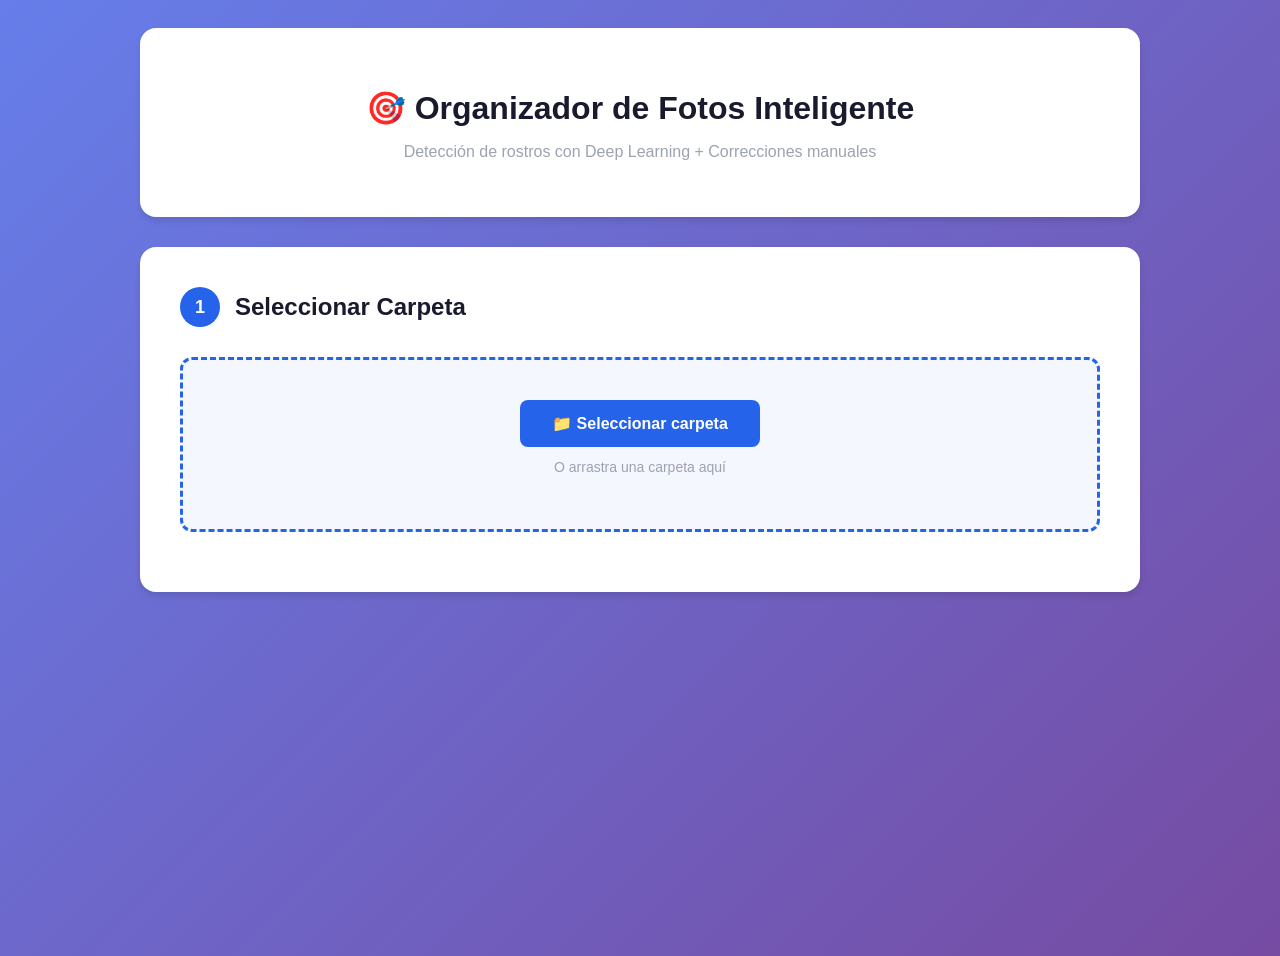
==== web/index_improved.html @ aa986f77 "Agregar interfaz mejorada con gestión de agrupamientos" ====
<!DOCTYPE html>
<html lang="es">
<head>
    <meta charset="UTF-8">
    <meta name="viewport" content="width=device-width, initial-scale=1.0">
    <title>Organizador de Fotos - Mejorado</title>
    <link rel="stylesheet" href="css/style_improved.css">
</head>
<body>

    <div class="container">
        <header>
            <h1>🎯 Organizador de Fotos Inteligente</h1>
            <p class="subtitle">Detección de rostros con Deep Learning + Correcciones manuales</p>
        </header>

        <!-- PASO 1: SELECCIONAR CARPETA -->
        <section id="step1" class="step active">
            <div class="step-header">
                <span class="step-number">1</span>
                <h2>Seleccionar Carpeta</h2>
            </div>

            <div class="upload-area">
                <label for="folderInput" class="btn-primary">📁 Seleccionar carpeta</label>
                <input type="file" id="folderInput" webkitdirectory multiple hidden>
                <p class="hint">O arrastra una carpeta aquí</p>
            </div>

            <div id="folderPath" class="info-box hidden">
                <strong>📂 Carpeta seleccionada:</strong>
                <p id="folderPathText"></p>
            </div>

            <div id="error1" class="error hidden"></div>
        </section>

        <!-- PASO 2: PROCESAMIENTO -->
        <section id="step2" class="step">
            <div class="step-header">
                <span class="step-number">2</span>
                <h2>Procesamiento</h2>
            </div>

            <div class="controls">
                <label>Calidad mínima de rostro:</label>
                <input type="range" id="qualitySlider" min="0.1" max="0.9" step="0.1" value="0.3">
                <span id="qualityValue">0.3</span>
            </div>

            <button id="processBtn" class="btn-primary" disabled>🚀 Procesar Fotos</button>

            <div id="progress" class="progress hidden">
                <div class="progress-bar">
                    <div id="progressFill" class="progress-fill"></div>
                </div>
                <p id="progressText">Detectando rostros...</p>
            </div>

            <div id="error2" class="error hidden"></div>
        </section>

        <!-- PASO 3: REVISIÓN Y CORRECCIONES -->
        <section id="step3" class="step">
            <div class="step-header">
                <span class="step-number">3</span>
                <h2>Revisión y Correcciones</h2>
            </div>

            <div id="resultsContainer" class="results-container hidden">
                <div class="stats-grid">
                    <div class="stat-card">
                        <div class="stat-value" id="totalPhotos">0</div>
                        <div class="stat-label">Fotos totales</div>
                    </div>
                    <div class="stat-card">
                        <div class="stat-value" id="totalPeople">0</div>
                        <div class="stat-label">Personas detectadas</div>
                    </div>
                    <div class="stat-card">
                        <div class="stat-value" id="withFace">0</div>
                        <div class="stat-label">Con rostro</div>
                    </div>
                    <div class="stat-card">
                        <div class="stat-value" id="noFace">0</div>
                        <div class="stat-label">Sin rostro</div>
                    </div>
                </div>

                <div class="persons-grid" id="personsGrid"></div>

                <div class="action-buttons">
                    <button id="finalizeBtn" class="btn-success">✅ Finalizar Organización</button>
                    <button id="startOverBtn" class="btn-secondary">🔄 Comenzar de nuevo</button>
                </div>
            </div>

            <div id="error3" class="error hidden"></div>
        </section>

        <!-- PASO 4: FINALIZADO -->
        <section id="step4" class="step">
            <div class="step-header">
                <span class="step-number">4</span>
                <h2>¡Listo!</h2>
            </div>

            <div id="successMessage" class="success-box hidden">
                <h3>✨ Fotos organizadas exitosamente</h3>
                <p>Las fotos han sido organizadas por persona en:</p>
                <p id="outputPath" class="highlight"></p>
                <button id="openFolderBtn" class="btn-primary">📂 Abrir carpeta</button>
            </div>
        </section>
    </div>

    <!-- MODAL: Detalles de Persona -->
    <div id="personModal" class="modal hidden">
        <div class="modal-content">
            <span class="modal-close">&times;</span>
            <h2 id="modalPersonName"></h2>
            <div id="modalPersonStats" class="modal-stats"></div>
            <div id="modalPersonImages" class="modal-images"></div>
            <div class="modal-actions">
                <button id="mergeSplitBtn" class="btn-secondary">✂️ Dividir o Fusionar</button>
                <button id="modalCloseBtn" class="btn-secondary">Cerrar</button>
            </div>
        </div>
    </div>

    <script src="js/main_improved.js"></script>
</body>
</html>
---- web/css/style_improved.css ----
"""
Estilos mejorados para la interfaz de organización.
"""

* {
    margin: 0;
    padding: 0;
    box-sizing: border-box;
}

:root {
    --primary: #2563eb;
    --primary-dark: #1d4ed8;
    --success: #10b981;
    --danger: #ef4444;
    --warning: #f59e0b;
    --gray-light: #f3f4f6;
    --gray: #9ca3af;
    --gray-dark: #4b5563;
    --text: #1a1a2e;
    --border: #e5e7eb;
}

body {
    font-family: -apple-system, BlinkMacSystemFont, 'Segoe UI', Roboto, sans-serif;
    background: linear-gradient(135deg, #667eea 0%, #764ba2 100%);
    min-height: 100vh;
    color: var(--text);
    padding: 20px;
}

.container {
    max-width: 1000px;
    margin: 0 auto;
}

header {
    background: white;
    border-radius: 16px;
    padding: 40px;
    margin-bottom: 30px;
    box-shadow: 0 4px 6px rgba(0, 0, 0, 0.1);
    text-align: center;
}

header h1 {
    font-size: 32px;
    margin-bottom: 8px;
}

header .subtitle {
    color: var(--gray);
    font-size: 16px;
}

.step {
    background: white;
    border-radius: 16px;
    padding: 40px;
    margin-bottom: 20px;
    box-shadow: 0 4px 6px rgba(0, 0, 0, 0.1);
    display: none;
}

.step.active {
    display: block;
}

.step-header {
    display: flex;
    align-items: center;
    margin-bottom: 30px;
}

.step-number {
    display: flex;
    align-items: center;
    justify-content: center;
    width: 40px;
    height: 40px;
    background: var(--primary);
    color: white;
    border-radius: 50%;
    font-weight: bold;
    font-size: 18px;
    margin-right: 15px;
}

.step-header h2 {
    font-size: 24px;
    margin: 0;
}

/* BOTONES */
.btn-primary,
.btn-secondary,
.btn-success {
    padding: 14px 32px;
    border: none;
    border-radius: 8px;
    font-size: 16px;
    font-weight: 600;
    cursor: pointer;
    transition: all 0.2s;
    display: inline-block;
}

.btn-primary {
    background: var(--primary);
    color: white;
}

.btn-primary:hover:not(:disabled) {
    background: var(--primary-dark);
    transform: translateY(-2px);
    box-shadow: 0 4px 12px rgba(37, 99, 235, 0.3);
}

.btn-primary:disabled {
    background: var(--gray);
    cursor: not-allowed;
    opacity: 0.5;
}

.btn-success {
    background: var(--success);
    color: white;
}

.btn-success:hover {
    background: #059669;
    transform: translateY(-2px);
}

.btn-secondary {
    background: var(--gray-light);
    color: var(--text);
    border: 1px solid var(--border);
}

.btn-secondary:hover {
    background: var(--border);
}

/* UPLOAD AREA */
.upload-area {
    text-align: center;
    padding: 40px;
    border: 3px dashed var(--primary);
    border-radius: 12px;
    background: rgba(37, 99, 235, 0.05);
    margin-bottom: 20px;
}

.upload-area .hint {
    color: var(--gray);
    font-size: 14px;
    margin-top: 12px;
}

/* INFO BOXES */
.info-box,
.success-box {
    background: rgba(16, 185, 129, 0.1);
    border-left: 4px solid var(--success);
    padding: 16px;
    border-radius: 8px;
    margin: 20px 0;
}

.info-box p,
.success-box p {
    margin: 8px 0;
}

.error {
    background: rgba(239, 68, 68, 0.1);
    border-left: 4px solid var(--danger);
    color: var(--danger);
    padding: 16px;
    border-radius: 8px;
    margin: 20px 0;
}

.error.hidden,
.info-box.hidden,
.success-box.hidden {
    display: none;
}

/* CONTROLES */
.controls {
    display: flex;
    align-items: center;
    gap: 16px;
    margin-bottom: 24px;
}

.controls label {
    font-weight: 600;
}

#qualitySlider {
    flex: 1;
    max-width: 300px;
}

#qualityValue {
    background: var(--gray-light);
    padding: 6px 12px;
    border-radius: 6px;
    font-weight: 600;
}

/* PROGRESS */
.progress {
    margin: 20px 0;
}

.progress-bar {
    width: 100%;
    height: 8px;
    background: var(--gray-light);
    border-radius: 4px;
    overflow: hidden;
}

.progress-fill {
    height: 100%;
    background: linear-gradient(90deg, var(--primary), var(--success));
    width: 0%;
    transition: width 0.3s;
}

.progress-text {
    margin-top: 12px;
    color: var(--gray);
    font-size: 14px;
}

/* ESTADÍSTICAS */
.stats-grid {
    display: grid;
    grid-template-columns: repeat(auto-fit, minmax(200px, 1fr));
    gap: 16px;
    margin-bottom: 32px;
}

.stat-card {
    background: linear-gradient(135deg, var(--primary), var(--primary-dark));
    color: white;
    padding: 24px;
    border-radius: 12px;
    text-align: center;
}

.stat-value {
    font-size: 32px;
    font-weight: bold;
    margin-bottom: 8px;
}

.stat-label {
    font-size: 14px;
    opacity: 0.9;
}

/* GRID DE PERSONAS */
.persons-grid {
    display: grid;
    grid-template-columns: repeat(auto-fill, minmax(250px, 1fr));
    gap: 16px;
    margin-bottom: 32px;
}

.person-card {
    background: var(--gray-light);
    border: 2px solid var(--border);
    border-radius: 12px;
    padding: 16px;
    cursor: pointer;
    transition: all 0.3s;
}

.person-card:hover {
    border-color: var(--primary);
    box-shadow: 0 4px 12px rgba(37, 99, 235, 0.2);
    transform: translateY(-4px);
}

.person-name {
    font-weight: 700;
    font-size: 16px;
    margin-bottom: 8px;
}

.person-count {
    background: var(--primary);
    color: white;
    padding: 4px 12px;
    border-radius: 20px;
    font-size: 12px;
    font-weight: 600;
    display: inline-block;
    margin-bottom: 12px;
}

.person-confidence {
    font-size: 12px;
    color: var(--gray);
}

.person-confidence .confidence-bar {
    background: var(--border);
    height: 4px;
    border-radius: 2px;
    margin-top: 4px;
    overflow: hidden;
}

.person-confidence .confidence-fill {
    background: var(--success);
    height: 100%;
    border-radius: 2px;
}

/* ACCIONES */
.action-buttons {
    display: flex;
    gap: 12px;
    justify-content: center;
}

.action-buttons button {
    min-width: 200px;
}

/* MODAL */
.modal {
    display: none;
    position: fixed;
    top: 0;
    left: 0;
    width: 100%;
    height: 100%;
    background: rgba(0, 0, 0, 0.5);
    z-index: 1000;
    align-items: center;
    justify-content: center;
}

.modal.active {
    display: flex;
}

.modal-content {
    background: white;
    border-radius: 16px;
    padding: 32px;
    max-width: 600px;
    width: 90%;
    max-height: 80vh;
    overflow-y: auto;
    position: relative;
}

.modal-close {
    position: absolute;
    top: 16px;
    right: 16px;
    font-size: 28px;
    cursor: pointer;
    color: var(--gray);
}

.modal-close:hover {
    color: var(--text);
}

.modal-stats {
    background: var(--gray-light);
    padding: 16px;
    border-radius: 8px;
    margin: 16px 0;
}

.modal-images {
    max-height: 300px;
    overflow-y: auto;
    margin: 16px 0;
}

.modal-image-item {
    padding: 8px;
    background: var(--gray-light);
    margin: 4px 0;
    border-radius: 6px;
    font-size: 12px;
    color: var(--gray);
    word-break: break-all;
}

.modal-actions {
    display: flex;
    gap: 12px;
    margin-top: 20px;
}

.modal-actions button {
    flex: 1;
}

/* RESPONSIVE */
@media (max-width: 768px) {
    header {
        padding: 24px;
    }

    header h1 {
        font-size: 24px;
    }

    .step {
        padding: 24px;
    }

    .stats-grid {
        grid-template-columns: repeat(2, 1fr);
    }

    .persons-grid {
        grid-template-columns: 1fr;
    }

    .action-buttons {
        flex-direction: column;
    }

    .action-buttons button {
        min-width: auto;
    }
}

/* UTILIDADES */
.hidden {
    display: none !important;
}

.highlight {
    background: var(--primary);
    color: white;
    padding: 12px;
    border-radius: 8px;
    font-weight: 600;
    text-align: center;
}

#openFolderBtn {
    margin-top: 16px;
}
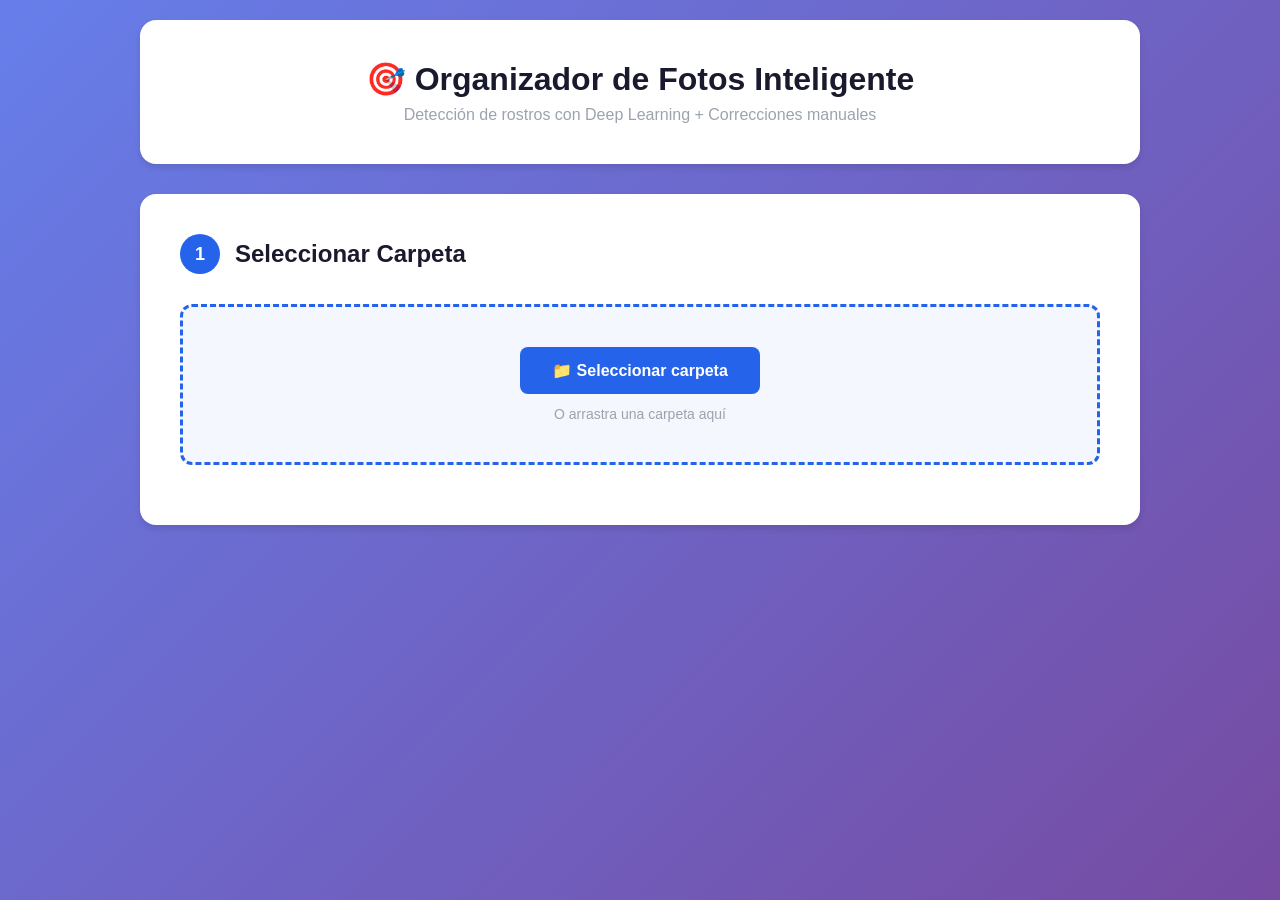
==== commit e5d73df9: "Completar implementación: agregar HTML mejorado, CSS y JavaScript" ====
--- a/web/index_improved.html
+++ b/web/index_improved.html
@@ -130,4 +130,4 @@
 
     <script src="js/main_improved.js"></script>
 </body>
-</html>
+</html>
--- a/web/css/style_improved.css
+++ b/web/css/style_improved.css
@@ -1,13 +1,3 @@
-"""
-Estilos mejorados para la interfaz de organización.
-"""
-
-* {
-    margin: 0;
-    padding: 0;
-    box-sizing: border-box;
-}
-
 :root {
     --primary: #2563eb;
     --primary-dark: #1d4ed8;
@@ -21,6 +11,12 @@
     --border: #e5e7eb;
 }
 
+* {
+    margin: 0;
+    padding: 0;
+    box-sizing: border-box;
+}
+
 body {
     font-family: -apple-system, BlinkMacSystemFont, 'Segoe UI', Roboto, sans-serif;
     background: linear-gradient(135deg, #667eea 0%, #764ba2 100%);
@@ -91,7 +87,6 @@
     margin: 0;
 }
 
-/* BOTONES */
 .btn-primary,
 .btn-secondary,
 .btn-success {
@@ -142,7 +137,6 @@
     background: var(--border);
 }
 
-/* UPLOAD AREA */
 .upload-area {
     text-align: center;
     padding: 40px;
@@ -158,7 +152,6 @@
     margin-top: 12px;
 }
 
-/* INFO BOXES */
 .info-box,
 .success-box {
     background: rgba(16, 185, 129, 0.1);
@@ -188,7 +181,6 @@
     display: none;
 }
 
-/* CONTROLES */
 .controls {
     display: flex;
     align-items: center;
@@ -212,7 +204,6 @@
     font-weight: 600;
 }
 
-/* PROGRESS */
 .progress {
     margin: 20px 0;
 }
@@ -238,7 +229,6 @@
     font-size: 14px;
 }
 
-/* ESTADÍSTICAS */
 .stats-grid {
     display: grid;
     grid-template-columns: repeat(auto-fit, minmax(200px, 1fr));
@@ -265,7 +255,6 @@
     opacity: 0.9;
 }
 
-/* GRID DE PERSONAS */
 .persons-grid {
     display: grid;
     grid-template-columns: repeat(auto-fill, minmax(250px, 1fr));
@@ -324,7 +313,6 @@
     border-radius: 2px;
 }
 
-/* ACCIONES */
 .action-buttons {
     display: flex;
     gap: 12px;
@@ -335,7 +323,6 @@
     min-width: 200px;
 }
 
-/* MODAL */
 .modal {
     display: none;
     position: fixed;
@@ -410,38 +397,6 @@
     flex: 1;
 }
 
-/* RESPONSIVE */
-@media (max-width: 768px) {
-    header {
-        padding: 24px;
-    }
-
-    header h1 {
-        font-size: 24px;
-    }
-
-    .step {
-        padding: 24px;
-    }
-
-    .stats-grid {
-        grid-template-columns: repeat(2, 1fr);
-    }
-
-    .persons-grid {
-        grid-template-columns: 1fr;
-    }
-
-    .action-buttons {
-        flex-direction: column;
-    }
-
-    .action-buttons button {
-        min-width: auto;
-    }
-}
-
-/* UTILIDADES */
 .hidden {
     display: none !important;
 }
@@ -458,3 +413,33 @@
 #openFolderBtn {
     margin-top: 16px;
 }
+
+@media (max-width: 768px) {
+    header {
+        padding: 24px;
+    }
+
+    header h1 {
+        font-size: 24px;
+    }
+
+    .step {
+        padding: 24px;
+    }
+
+    .stats-grid {
+        grid-template-columns: repeat(2, 1fr);
+    }
+
+    .persons-grid {
+        grid-template-columns: 1fr;
+    }
+
+    .action-buttons {
+        flex-direction: column;
+    }
+
+    .action-buttons button {
+        min-width: auto;
+    }
+}
